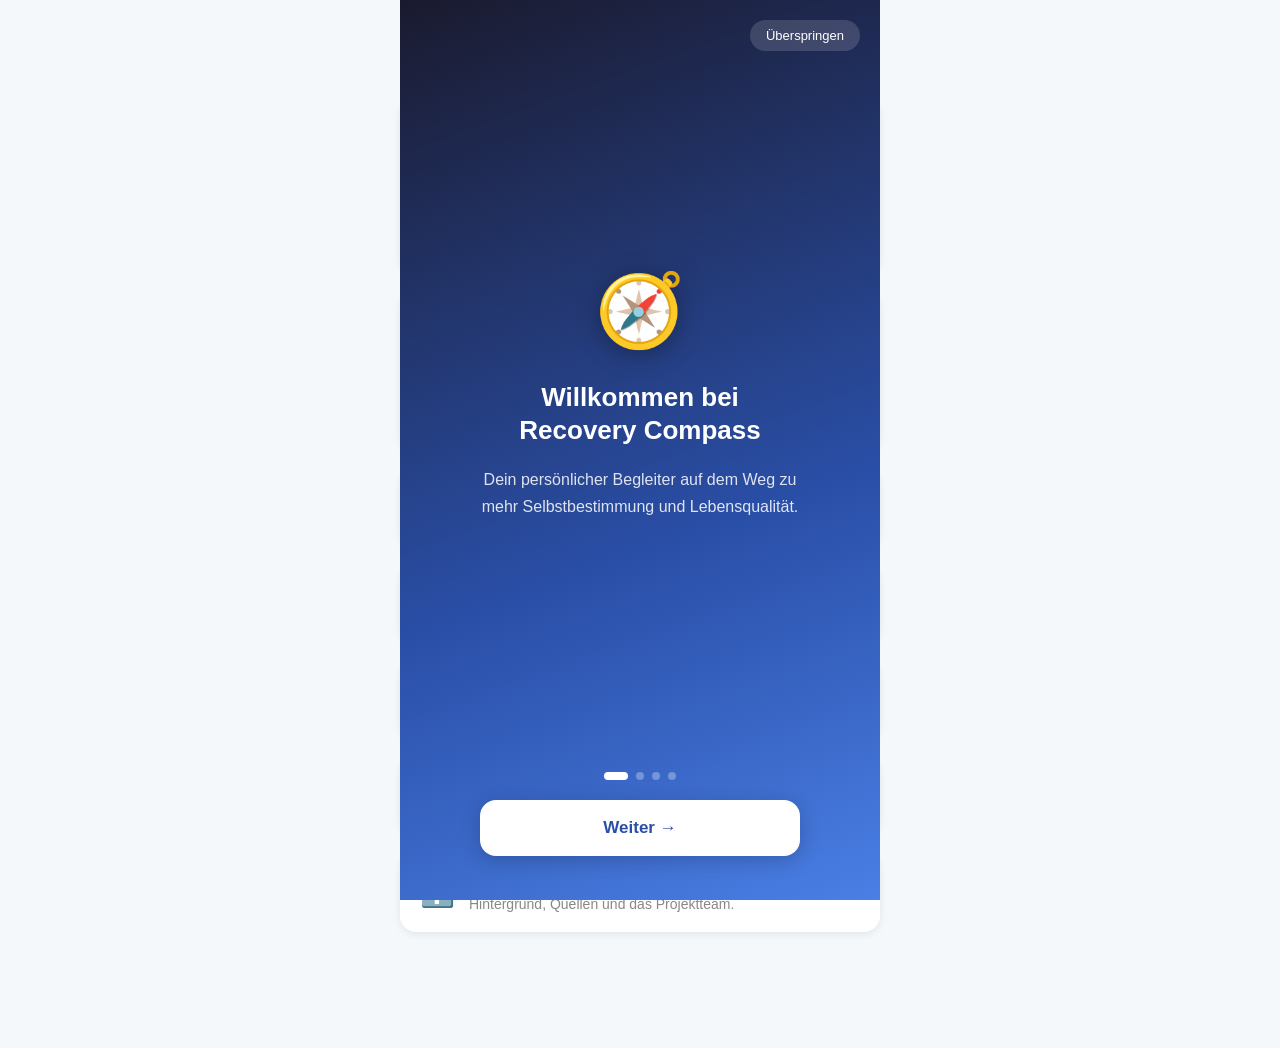
==== index.html @ 261d6a48 "Add files via upload" ====
<!DOCTYPE html>
<html>
    <head>
        <meta charset="UTF-8">
        <meta name="color-scheme" content="light">
        <meta name="apple-mobile-web-app-capable" content="yes">
        <meta name="apple-mobile-web-app-status-bar-style" content="default">
        <meta name="apple-mobile-web-app-title" content="Recovery Compass">
        <link rel="manifest" href="manifest.json">
        <link rel="apple-touch-icon" href="icon.svg">
        <meta name="viewport" content="width=device-width, initial-scale=1.0">
        <style>body{background-color:#f4f8fb;}</style>
        <link rel="stylesheet" href="style.css">
    </head>
    <body>

        <!-- Onboarding Overlay -->
        <div id="onboarding" class="ob-overlay" style="display:none;">

            <button class="ob-skip" onclick="skipOnboarding()">Überspringen</button>

            <div class="ob-slides">

                <!-- Slide 1: Willkommen -->
                <div class="ob-slide active" id="slide-1">
                    <div class="ob-icon">🧭</div>
                    <h2 class="ob-title">Willkommen bei<br>Recovery Compass</h2>
                    <p class="ob-text">Dein persönlicher Begleiter auf dem Weg zu mehr Selbstbestimmung und Lebensqualität.</p>
                </div>

                <!-- Slide 2: Recovery -->
                <div class="ob-slide" id="slide-2">
                    <div class="ob-icon">💙</div>
                    <h2 class="ob-title">Was ist Recovery?</h2>
                    <p class="ob-text">Recovery bedeutet nicht Symptomfreiheit. Es geht darum, trotz oder mit einer Erkrankung ein erfülltes, selbstbestimmtes Leben zu führen – auf dem eigenen Weg.</p>
                </div>

                <!-- Slide 3: Features -->
                <div class="ob-slide" id="slide-3">
                    <h2 class="ob-title" style="margin-bottom: 28px;">Was kann die App?</h2>
                    <div class="ob-features">
                        <div class="ob-feature">
                            <span class="ob-feature-icon">📈</span>
                            <span class="ob-feature-text">Frühwarnzeichen verfolgen</span>
                        </div>
                        <div class="ob-feature">
                            <span class="ob-feature-icon">💊</span>
                            <span class="ob-feature-text">Medikamente im Blick</span>
                        </div>
                        <div class="ob-feature">
                            <span class="ob-feature-icon">🆘</span>
                            <span class="ob-feature-text">Krisenplan griffbereit</span>
                        </div>
                        <div class="ob-feature">
                            <span class="ob-feature-icon">📖</span>
                            <span class="ob-feature-text">Wissen aufbauen</span>
                        </div>
                    </div>
                </div>

                <!-- Slide 4: Bereit -->
                <div class="ob-slide" id="slide-4">
                    <div class="ob-icon">🚀</div>
                    <h2 class="ob-title">Bereit zum Loslegen?</h2>
                    <p class="ob-text">Im nächsten Schritt richtest du deine persönlichen Frühwarnzeichen ein. Das dauert weniger als eine Minute.</p>
                </div>

            </div>

            <div class="ob-footer">
                <div class="ob-dots" id="ob-dots">
                    <span class="ob-dot active"></span>
                    <span class="ob-dot"></span>
                    <span class="ob-dot"></span>
                    <span class="ob-dot"></span>
                </div>
                <button class="ob-next-btn" id="ob-next-btn" onclick="nextSlide()">Weiter →</button>
            </div>

        </div>

        <!-- Hauptinhalt -->
        <div class="header">
            <h1>Recovery Compass</h1>
            <p>Dein persönlicher Begleiter zur Psychoserezidivprävention.</p>
        </div>

        <!-- Dashboard -->
        <div class="card dashboard-card" id="dashboard">
            <div class="dashboard-greeting" id="dash-greeting">Guten Tag</div>
            <div class="dashboard-stats">
                <div class="dashboard-stat" onclick="window.location.href='medikamente.html'">
                    <div class="dashboard-stat-value" id="dash-med">–</div>
                    <div class="dashboard-stat-label">Medis heute</div>
                </div>
                <div class="dashboard-sep"></div>
                <div class="dashboard-stat" onclick="window.location.href='verlauf.html'">
                    <div class="dashboard-stat-value" id="dash-eintrag">–</div>
                    <div class="dashboard-stat-label">Letzter Eintrag</div>
                </div>
                <div class="dashboard-sep"></div>
                <div class="dashboard-stat" onclick="window.location.href='verlauf.html'">
                    <div class="dashboard-stat-value" id="dash-trend">–</div>
                    <div class="dashboard-stat-label">Trend</div>
                </div>
            </div>
            <button class="dashboard-quick-btn" onclick="window.location.href='verlauf.html?neu=1'">+ Neuer Eintrag</button>
        </div>

        <div class="card recovery-card">
            <div class="recovery-tag">💙 Was ist Recovery?</div>
            <p>Recovery bedeutet, trotz bestehender Symptome ein selbstbestimmtes und erfülltes Leben zu führen. Diese App begleitet dich auf diesem Weg.</p>
            <a href="recovery.html" class="recovery-link">Mehr erfahren →</a>
        </div>

        <a href="verlauf.html" class="card-link">
            <div class="card card-nav">
                <span class="card-nav-icon">📈</span>
                <div>
                    <h3>Mein Verlauf</h3>
                    <p>Frühwarnzeichen dokumentieren und beobachten.</p>
                </div>
                <span class="card-arrow">›</span>
            </div>
        </a>

        <a href="wissen.html" class="card-link">
            <div class="card card-nav">
                <span class="card-nav-icon">📖</span>
                <div>
                    <h3>Wissen</h3>
                    <p>Recovery, Psychose, Alltagsmanagement und mehr.</p>
                </div>
                <span class="card-arrow">›</span>
            </div>
        </a>

        <a href="medikamente.html" class="card-link">
            <div class="card card-nav">
                <span class="card-nav-icon">💊</span>
                <div>
                    <h3>Meine Medikamente</h3>
                    <p>Medikamente erfassen und Einnahme dokumentieren.</p>
                </div>
                <span class="card-arrow">›</span>
            </div>
        </a>

        <a href="krisenplan.html" class="card-link">
            <div class="card card-nav">
                <span class="card-nav-icon">🆘</span>
                <div>
                    <h3>Hilfe & Krisenplan</h3>
                    <p>Notfallkontakte und dein persönlicher Krisenplan.</p>
                </div>
                <span class="card-arrow">›</span>
            </div>
        </a>

        <a href="ueberuns.html" class="card-link">
            <div class="card card-nav">
                <span class="card-nav-icon">ℹ️</span>
                <div>
                    <h3>Über uns</h3>
                    <p>Hintergrund, Quellen und das Projektteam.</p>
                </div>
                <span class="card-arrow">›</span>
            </div>
        </a>

        <script>

            let currentSlide = 1;
            const totalSlides = 4;

            window.onload = function() {
                if (!localStorage.getItem('onboardingDone')) {
                    document.getElementById('onboarding').style.display = 'flex';
                }
                ladeDashboard();
            }

            function ladeDashboard() {
                // Tagesgruss
                const stunde = new Date().getHours();
                let gruss = stunde < 11 ? 'Guten Morgen ☀️' :
                            stunde < 18 ? 'Guten Tag 👋' :
                            stunde < 22 ? 'Guten Abend 🌙' : 'Gute Nacht 🌙';
                document.getElementById('dash-greeting').textContent = gruss;

                // Medikamente heute
                const meds = JSON.parse(localStorage.getItem('medikamente') || '[]');
                if (meds.length > 0) {
                    const today = new Date().toISOString().split('T')[0];
                    const einnahme = JSON.parse(localStorage.getItem('einnahme_' + today) || '{}');
                    let total = 0, taken = 0;
                    meds.forEach(med => {
                        if (med.haeufigkeit === '0' || !med.uhrzeiten || med.uhrzeiten.length === 0) {
                            // Nach Bedarf: 1 Slot
                            total++;
                            if (einnahme[med.id + '_0'] === true) taken++;
                        } else {
                            med.uhrzeiten.forEach((_, i) => {
                                total++;
                                if (einnahme[med.id + '_' + i] === true) taken++;
                            });
                        }
                    });
                    const medEl = document.getElementById('dash-med');
                    medEl.textContent = taken + '/' + total;
                    medEl.style.color = taken === total ? '#4ac98a' : 'white';
                } else {
                    document.getElementById('dash-med').textContent = '–';
                }

                // Letzter Eintrag
                const eintraege = JSON.parse(localStorage.getItem('eintraege') || '[]');
                if (eintraege.length > 0) {
                    // Datum: z.B. "25.6." (ohne Jahr wenn dieses Jahr)
                    const letzter = eintraege[0].datum; // de-CH Format: 25.6.2026
                    const teile = letzter.split('.');
                    const heute = new Date();
                    const eintragJahr = parseInt(teile[2]);
                    let anzeige = teile[0] + '.' + teile[1] + '.';
                    if (eintragJahr !== heute.getFullYear()) anzeige += teile[2];
                    document.getElementById('dash-eintrag').textContent = anzeige;

                    // Trend (letzter vs. vorletzter Eintrag)
                    if (eintraege.length >= 2) {
                        const avg = e => {
                            const w = Object.values(e.werte || {});
                            return w.length ? w.reduce((a, b) => a + b, 0) / w.length : 0;
                        };
                        const diff = avg(eintraege[0]) - avg(eintraege[1]);
                        const trendEl = document.getElementById('dash-trend');
                        if (diff > 0.4) {
                            trendEl.textContent = '↑';
                            trendEl.className = 'dashboard-stat-value dashboard-trend-schlecht';
                        } else if (diff < -0.4) {
                            trendEl.textContent = '↓';
                            trendEl.className = 'dashboard-stat-value dashboard-trend-gut';
                        } else {
                            trendEl.textContent = '→';
                            trendEl.className = 'dashboard-stat-value dashboard-trend-neutral';
                        }
                    }
                } else {
                    document.getElementById('dash-eintrag').textContent = '–';
                }
            }

            function nextSlide() {
                if (currentSlide >= totalSlides) {
                    finishOnboarding();
                    return;
                }

                // Aktuellen Slide raus
                const current = document.getElementById('slide-' + currentSlide);
                current.classList.remove('active');
                current.classList.add('exit');

                currentSlide++;

                // Nächsten Slide rein
                const next = document.getElementById('slide-' + currentSlide);
                next.classList.add('active');

                // Dots aktualisieren
                document.querySelectorAll('.ob-dot').forEach((dot, i) => {
                    dot.classList.toggle('active', i + 1 === currentSlide);
                });

                // Letzter Slide: Button-Text ändern
                if (currentSlide === totalSlides) {
                    document.getElementById('ob-next-btn').textContent = 'Jetzt einrichten →';
                }
            }

            function skipOnboarding() {
                finishOnboarding();
            }

            function finishOnboarding() {
                localStorage.setItem('onboardingDone', 'true');
                const ob = document.getElementById('onboarding');
                ob.classList.add('ob-fade-out');
                setTimeout(() => {
                    ob.style.display = 'none';
                    if (currentSlide === totalSlides) {
                        window.location.href = 'verlauf.html';
                    }
                }, 400);
            }

        </script>

    </body>
</html>
---- style.css ----
:root {
    color-scheme: light;
}

body {
    background-color: #f4f8fb;
    color: #1a1a2e;
    font-family: Arial, sans-serif;
    padding: 20px 20px 100px 20px;
    max-width: 480px;
    margin: 0 auto;
}

.header {
    margin-bottom: 24px;
}

.header h1 {
    font-size: 28px;
    margin: 0 0 4px 0;
    color: #1a1a2e;
}

.header p {
    color: #666;
    margin: 0;
}

.card {
    background-color: white;
    border-radius: 16px;
    padding: 20px;
    margin-bottom: 16px;
    box-shadow: 0 2px 8px rgba(0, 0, 0, 0.08);
}

.card h3 {
    margin: 0 0 6px 0;
    font-size: 17px;
    color: #1a1a2e;
}

.card p {
    margin: 0;
    color: #888;
    font-size: 14px;
}

.card-link {
    text-decoration: none;
    display: block;
}

.card-nav {
    display: flex;
    align-items: center;
    gap: 14px;
}

.card-nav h3 {
    margin: 0 0 4px 0;
}

.card-nav p {
    margin: 0;
}

.card-nav-icon {
    font-size: 28px;
    flex-shrink: 0;
}

.card-arrow {
    font-size: 22px;
    color: #ccc;
    margin-left: auto;
    flex-shrink: 0;
}

.recovery-card {
    background: linear-gradient(135deg, #eef3ff, #f0f8ff);
    border: 1px solid #d0e0ff;
}

.recovery-tag {
    font-size: 13px;
    font-weight: bold;
    color: #4a7fe5;
    margin-bottom: 8px;
}

.recovery-card p {
    color: #444;
    font-size: 14px;
    line-height: 1.6;
    margin: 0 0 12px 0;
}

.recovery-link {
    font-size: 14px;
    color: #4a7fe5;
    text-decoration: none;
    font-weight: bold;
}

.button-primary {
    display: block;
    width: 100%;
    padding: 16px;
    margin-bottom: 16px;
    background-color: #4a7fe5;
    color: white;
    border: none;
    border-radius: 16px;
    font-size: 16px;
    font-weight: bold;
    cursor: pointer;
}

.placeholder-text {
    color: #bbb;
    font-style: italic;
    text-align: center;
    padding: 24px 0;
}

.modal-overlay {
    position: fixed;
    top: 0;
    left: 0;
    right: 0;
    bottom: 0;
    background-color: rgba(0, 0, 0, 0.5);
    display: flex;
    align-items: center;
    justify-content: center;
    z-index: 1000;
    padding: 20px;
}

.modal-overlay.hidden {
    display: none;
}

.modal-box {
    background: white;
    border-radius: 20px;
    padding: 28px;
    width: 100%;
    max-width: 440px;
    max-height: 85vh;
    overflow-y: auto;
}

.modal-box h2 {
    margin: 0 0 8px 0;
    font-size: 22px;
    color: #1a1a2e;
}

.modal-intro {
    color: #666;
    font-size: 14px;
    margin: 0 0 20px 0;
}

.fw-liste {
    display: flex;
    flex-direction: column;
    gap: 4px;
    margin-bottom: 20px;
}

.fw-item {
    display: flex;
    align-items: center;
    gap: 12px;
    padding: 12px;
    border-radius: 10px;
    cursor: pointer;
    font-size: 15px;
    color: #1a1a2e;
}

.fw-item:hover {
    background-color: #f4f8fb;
}

.fw-item input[type="checkbox"] {
    width: 18px;
    height: 18px;
    cursor: pointer;
    accent-color: #4a7fe5;
}

.custom-add {
    display: flex;
    gap: 8px;
    margin-bottom: 20px;
}

.text-input {
    flex: 1;
    padding: 12px;
    border: 1px solid #e0e0e0;
    border-radius: 10px;
    font-size: 14px;
    outline: none;
}

.text-input:focus {
    border-color: #4a7fe5;
}

.button-secondary {
    padding: 12px 16px;
    background-color: #f0f4ff;
    color: #4a7fe5;
    border: none;
    border-radius: 10px;
    font-size: 14px;
    font-weight: bold;
    cursor: pointer;
    white-space: nowrap;
}

.fw-eintrag {
    margin-bottom: 20px;
    padding-bottom: 20px;
    border-bottom: 1px solid #f0f0f0;
}

.fw-eintrag:last-child {
    border-bottom: none;
}

.fw-eintrag-header {
    display: flex;
    justify-content: space-between;
    align-items: center;
    margin-bottom: 8px;
}

.fw-name {
    font-size: 15px;
    font-weight: bold;
    color: #1a1a2e;
}

.fw-wert {
    font-size: 20px;
    font-weight: bold;
    color: #4a7fe5;
    min-width: 32px;
    text-align: right;
}

.slider {
    width: 100%;
    accent-color: #4a7fe5;
    margin-bottom: 4px;
}

.slider-labels {
    display: flex;
    justify-content: space-between;
    font-size: 11px;
    color: #aaa;
    margin-bottom: 10px;
}

.kommentar-input {
    width: 100%;
    height: 60px;
    resize: none;
    box-sizing: border-box;
}

.button-cancel {
    display: block;
    width: 100%;
    padding: 14px;
    margin-top: 8px;
    background-color: transparent;
    color: #888;
    border: none;
    border-radius: 16px;
    font-size: 15px;
    cursor: pointer;
}

.datum-feld {
    margin-bottom: 12px;
}

.datum-label {
    display: block;
    font-size: 13px;
    color: #888;
    margin-bottom: 4px;
}

.datum-input {
    width: 100%;
    box-sizing: border-box;
}

.eintrag-header-row {
    display: flex;
    justify-content: space-between;
    align-items: center;
    margin-bottom: 8px;
}

.eintrag-edit-btn {
    font-size: 12px;
    color: #4a7fe5;
    background: none;
    border: none;
    cursor: pointer;
    padding: 4px 8px;
    border-radius: 8px;
}

.eintrag-edit-btn:hover {
    background-color: #f0f4ff;
}

.eintrag-item {
    padding: 14px 0;
    border-bottom: 1px solid #f0f0f0;
}

.eintrag-item:last-child {
    border-bottom: none;
}

.eintrag-datum {
    font-size: 12px;
    color: #aaa;
    margin-bottom: 8px;
}

.eintrag-zeile {
    display: flex;
    justify-content: space-between;
    align-items: center;
    margin-bottom: 4px;
}

.eintrag-punkt {
    width: 10px;
    height: 10px;
    border-radius: 50%;
    flex-shrink: 0;
}

.eintrag-fw {
    font-size: 14px;
    color: #1a1a2e;
}

.eintrag-badge {
    font-size: 12px;
    font-weight: bold;
    padding: 2px 8px;
    border-radius: 20px;
    background-color: #f0f4ff;
    color: #4a7fe5;
}

.eintrag-badge.wert-4, .eintrag-badge.wert-5 {
    background-color: #fff0f0;
    color: #e05555;
}

.eintrag-kommentar {
    font-size: 13px;
    color: #888;
    margin: 2px 0 8px 0;
    font-style: italic;
}

.med-input {
    width: 100%;
    box-sizing: border-box;
    margin-bottom: 12px;
}

select.text-input {
    appearance: none;
    background-image: url("data:image/svg+xml,%3Csvg xmlns='http://www.w3.org/2000/svg' width='12' height='8' viewBox='0 0 12 8'%3E%3Cpath d='M1 1l5 5 5-5' stroke='%23888' stroke-width='1.5' fill='none'/%3E%3C/svg%3E");
    background-repeat: no-repeat;
    background-position: right 12px center;
    padding-right: 32px;
}

.med-card {
    margin-bottom: 16px;
}

.med-genommen {
    border-left: 4px solid #4ac98a;
}

.med-name {
    font-size: 17px;
    font-weight: bold;
    color: #1a1a2e;
    margin-bottom: 4px;
}

.med-handelsname {
    font-weight: normal;
    color: #888;
    font-size: 14px;
}

.med-details {
    font-size: 13px;
    color: #666;
    margin-bottom: 2px;
}

.med-notiz {
    font-size: 13px;
    color: #888;
    font-style: italic;
    margin-top: 6px;
}

.einnahme-btn {
    display: block;
    width: 100%;
    padding: 12px;
    margin-top: 14px;
    border-radius: 10px;
    border: 2px solid #e0e0e0;
    background: white;
    color: #888;
    font-size: 14px;
    font-weight: bold;
    cursor: pointer;
    text-align: center;
}

.einnahme-done {
    border-color: #4ac98a;
    background-color: #f0fff8;
    color: #4ac98a;
}

.med-actions {
    display: flex;
    gap: 8px;
    margin-top: 10px;
}

.med-delete {
    color: #e05555;
}

.tagesplan-nav {
    display: flex;
    justify-content: space-between;
    align-items: center;
    margin-bottom: 16px;
}

.tagesplan-datum-label {
    font-size: 15px;
    font-weight: bold;
    color: #1a1a2e;
}

.tagesplan-btn {
    background: none;
    border: none;
    font-size: 24px;
    color: #4a7fe5;
    cursor: pointer;
    padding: 0 8px;
}

.tagesplan-row {
    display: flex;
    align-items: center;
    gap: 12px;
    padding: 12px 0;
    border-bottom: 1px solid #f0f0f0;
}

.tagesplan-row:last-child {
    border-bottom: none;
}

.tp-genommen {
    opacity: 0.5;
}

.tp-zeit {
    font-size: 13px;
    font-weight: bold;
    color: #4a7fe5;
    min-width: 52px;
}

.tp-info {
    flex: 1;
}

.tp-name {
    font-size: 15px;
    font-weight: bold;
    color: #1a1a2e;
}

.tp-details {
    font-size: 12px;
    color: #888;
}

.tp-check {
    width: 36px;
    height: 36px;
    border-radius: 50%;
    border: 2px solid #e0e0e0;
    background: white;
    font-size: 16px;
    cursor: pointer;
    color: #aaa;
    flex-shrink: 0;
}

.tp-check-done {
    border-color: #4ac98a;
    background-color: #4ac98a;
    color: white;
}

.section-label {
    font-size: 13px;
    font-weight: bold;
    color: #888;
    text-transform: uppercase;
    letter-spacing: 0.5px;
    margin: 24px 0 10px 4px;
}

.add-fw-bar {
    text-align: center;
    color: #4a7fe5;
    font-size: 14px;
    padding: 14px;
    cursor: pointer;
    margin-bottom: 4px;
}

.add-fw-form {
    display: flex;
    gap: 8px;
    margin-bottom: 16px;
}

.add-fw-form.hidden {
    display: none;
}

.bottom-nav {
    position: fixed;
    bottom: 0;
    left: 50%;
    transform: translateX(-50%);
    width: 100%;
    max-width: 480px;
    background-color: white;
    display: flex;
    justify-content: space-evenly;
    padding: 10px 0 24px 0;
    box-shadow: 0 -2px 10px rgba(0, 0, 0, 0.08);
}

.nav-item {
    text-decoration: none;
    display: flex;
    flex-direction: column;
    align-items: center;
    justify-content: center;
    gap: 4px;
    color: #aaa;
    flex: 1;
    text-align: center;
}

.nav-item.active {
    color: #4a7fe5;
}

.nav-icon {
    font-size: 22px;
}

.nav-label {
    font-size: 10px;
}

/* === KRISENPLAN === */

.notruf-liste {
    display: flex;
    flex-direction: column;
    gap: 6px;
}

.notruf-item {
    display: flex;
    flex-direction: row;
    align-items: flex-start;
    gap: 12px;
    padding: 12px 14px;
    border-radius: 12px;
    text-decoration: none;
    background-color: #fff5f5;
    color: inherit;
}

.notruf-item:hover {
    background-color: #ffe8e8;
}

.notruf-nummer {
    font-size: 18px;
    font-weight: bold;
    color: #e05555;
    min-width: 52px;
    flex-shrink: 0;
    padding-top: 2px;
}

.kp-num-sm {
    font-size: 13px;
    min-width: 90px;
    padding-top: 4px;
}

.notruf-info {
    flex: 1;
}

.notruf-name {
    font-size: 14px;
    font-weight: bold;
    color: #1a1a2e;
    margin-bottom: 2px;
}

.notruf-desc {
    font-size: 12px;
    color: #888;
    line-height: 1.4;
}

.notruf-call {
    font-size: 20px;
    flex-shrink: 0;
    align-self: center;
}

.fw-tag-container {
    display: flex;
    flex-wrap: wrap;
    gap: 8px;
}

.fw-tag {
    display: inline-block;
    background-color: #fff3cd;
    color: #7a5800;
    border: 1px solid #ffe08a;
    border-radius: 20px;
    padding: 6px 14px;
    font-size: 13px;
}

.was-hilft-text {
    font-size: 15px;
    color: #1a1a2e;
    line-height: 1.6;
    white-space: pre-wrap;
    background-color: #f8faff;
    border-radius: 10px;
    padding: 12px 14px;
}

.was-hilft-locked {
    background-color: #f8faff;
    color: #1a1a2e;
    border-color: #f0f0f0;
    cursor: default;
}

.kontakt-item {
    display: flex;
    flex-direction: row;
    align-items: center;
    justify-content: space-between;
    gap: 12px;
    padding: 12px 0;
    border-bottom: 1px solid #f0f0f0;
}

.kontakt-item:last-child {
    border-bottom: none;
}

.kontakt-info {
    flex: 1;
}

.kontakt-name {
    font-size: 15px;
    font-weight: bold;
    color: #1a1a2e;
}

.kontakt-rolle {
    font-size: 12px;
    color: #888;
    margin-top: 2px;
}

.kontakt-tel {
    font-size: 12px;
    color: #4a7fe5;
    margin-top: 2px;
}

.kontakt-actions {
    display: flex;
    align-items: center;
    gap: 4px;
    flex-shrink: 0;
}

.kontakt-anrufen-btn {
    display: inline-block;
    padding: 7px 12px;
    background-color: #4ac98a;
    color: white;
    border-radius: 20px;
    font-size: 13px;
    font-weight: bold;
    text-decoration: none;
    white-space: nowrap;
}

.link-liste {
    display: flex;
    flex-direction: column;
    gap: 4px;
}

.link-item {
    display: flex;
    flex-direction: row;
    align-items: center;
    gap: 12px;
    padding: 12px;
    border-radius: 12px;
    text-decoration: none;
    color: inherit;
    background-color: #f8faff;
}

.link-item:hover {
    background-color: #eef3ff;
}

.link-info {
    flex: 1;
}

.link-name {
    font-size: 14px;
    font-weight: bold;
    color: #1a1a2e;
}

.link-desc {
    font-size: 12px;
    color: #888;
}

.link-arrow {
    font-size: 20px;
    color: #ccc;
    flex-shrink: 0;
}

/* === VERLAUF FILTER === */

.filter-nav {
    margin-bottom: 16px;
}

.filter-tabs {
    display: flex;
    gap: 6px;
    margin-bottom: 12px;
}

.filter-tab {
    flex: 1;
    padding: 9px 4px;
    background: #f0f4ff;
    color: #4a7fe5;
    border: none;
    border-radius: 10px;
    font-size: 13px;
    font-weight: bold;
    cursor: pointer;
    transition: background 0.2s, color 0.2s;
}

.filter-tab.active {
    background: #4a7fe5;
    color: white;
}

.filter-zeitraum {
    display: flex;
    align-items: center;
    justify-content: space-between;
    gap: 8px;
    margin-bottom: 4px;
}

.filter-pfeil {
    background: none;
    border: none;
    font-size: 26px;
    color: #4a7fe5;
    cursor: pointer;
    padding: 0 8px;
    line-height: 1;
}

.filter-pfeil:disabled {
    color: #ccc;
    cursor: default;
}

.filter-label {
    font-size: 15px;
    font-weight: bold;
    color: #1a1a2e;
    flex: 1;
    text-align: center;
}

/* === ALLTAGSMANAGEMENT === */

.ernaehrung-fakt {
    display: flex;
    align-items: center;
    gap: 14px;
    background: linear-gradient(135deg, #eef3ff, #f0fff8);
    border-radius: 12px;
    padding: 14px 16px;
}

.ernaehrung-zahl {
    font-size: 28px;
    font-weight: bold;
    color: #4a7fe5;
    flex-shrink: 0;
}

.ernaehrung-label {
    font-size: 14px;
    color: #444;
    line-height: 1.4;
}

/* === ONBOARDING === */

.ob-overlay {
    position: fixed;
    top: 0;
    bottom: 0;
    left: 50%;
    width: 100%;
    max-width: 480px;
    transform: translateX(-50%);
    background: linear-gradient(160deg, #1a1a2e 0%, #2a4fa8 60%, #4a7fe5 100%);
    z-index: 3000;
    display: flex;
    flex-direction: column;
    opacity: 1;
    transition: opacity 0.4s ease;
}

.ob-overlay.hidden {
    display: none !important;
}

.ob-overlay.ob-fade-out {
    opacity: 0;
}

.ob-skip {
    position: absolute;
    top: 20px;
    right: 20px;
    background: rgba(255, 255, 255, 0.15);
    color: white;
    border: none;
    border-radius: 20px;
    padding: 8px 16px;
    font-size: 13px;
    cursor: pointer;
    z-index: 10;
}

.ob-slides {
    flex: 1;
    position: relative;
    overflow: hidden;
    min-height: 0;
}

.ob-slide {
    position: absolute;
    top: 0;
    left: 0;
    right: 0;
    bottom: 0;
    display: flex;
    flex-direction: column;
    align-items: center;
    justify-content: center;
    padding: 60px 36px 20px 36px;
    opacity: 0;
    transform: translateX(40px);
    transition: opacity 0.45s ease, transform 0.45s ease;
    pointer-events: none;
    text-align: center;
}

.ob-slide.active {
    opacity: 1;
    transform: translateX(0);
    pointer-events: all;
}

.ob-slide.exit {
    opacity: 0;
    transform: translateX(-40px);
    transition: opacity 0.3s ease, transform 0.3s ease;
}

.ob-icon {
    font-size: 72px;
    margin-bottom: 28px;
    filter: drop-shadow(0 4px 12px rgba(0,0,0,0.3));
}

.ob-title {
    font-size: 26px;
    font-weight: bold;
    color: white;
    margin: 0 0 18px 0;
    line-height: 1.3;
}

.ob-text {
    font-size: 16px;
    color: rgba(255, 255, 255, 0.85);
    line-height: 1.7;
    margin: 0;
    max-width: 320px;
}

.ob-features {
    display: grid;
    grid-template-columns: 1fr 1fr;
    gap: 14px;
    width: 100%;
    max-width: 340px;
}

.ob-feature {
    background: rgba(255, 255, 255, 0.12);
    border-radius: 16px;
    padding: 18px 14px;
    display: flex;
    flex-direction: column;
    align-items: center;
    gap: 10px;
    backdrop-filter: blur(4px);
}

.ob-feature-icon {
    font-size: 32px;
}

.ob-feature-text {
    font-size: 13px;
    color: rgba(255, 255, 255, 0.9);
    font-weight: bold;
    line-height: 1.3;
    text-align: center;
}

.ob-footer {
    padding: 24px 36px 44px 36px;
    display: flex;
    flex-direction: column;
    align-items: center;
    gap: 20px;
}

.ob-dots {
    display: flex;
    gap: 8px;
}

.ob-dot {
    width: 8px;
    height: 8px;
    border-radius: 50%;
    background: rgba(255, 255, 255, 0.3);
    transition: background 0.3s ease, width 0.3s ease;
}

.ob-dot.active {
    background: white;
    width: 24px;
    border-radius: 4px;
}

.ob-next-btn {
    width: 100%;
    max-width: 320px;
    padding: 18px;
    background: white;
    color: #2a4fa8;
    border: none;
    border-radius: 16px;
    font-size: 17px;
    font-weight: bold;
    cursor: pointer;
    transition: transform 0.15s ease, box-shadow 0.15s ease;
    box-shadow: 0 4px 20px rgba(0,0,0,0.2);
}

.ob-next-btn:active {
    transform: scale(0.97);
}

/* === PRINT === */

.print-header {
    display: none;
}

@media print {

    .no-print,
    .bottom-nav,
    #setup-modal,
    #eintrag-modal {
        display: none !important;
    }

    .print-header {
        display: block;
        margin-bottom: 24px;
        padding-bottom: 12px;
        border-bottom: 2px solid #4a7fe5;
    }

    .print-titel {
        font-size: 22px;
        font-weight: bold;
        color: #1a1a2e;
    }

    .print-datum {
        font-size: 13px;
        color: #888;
        margin-top: 4px;
    }

    body {
        max-width: 100%;
        padding: 24px;
        background: white;
    }

    .card {
        box-shadow: none;
        border: 1px solid #ddd;
        break-inside: avoid;
        margin-bottom: 16px;
    }

    .eintrag-edit-btn {
        display: none !important;
    }

    canvas {
        max-width: 100% !important;
    }
}

/* ===== DASHBOARD ===== */
.dashboard-card {
    background: linear-gradient(135deg, #1a1a2e, #2a4fa8);
    color: white;
    padding: 22px 20px 18px 20px;
}

.dashboard-greeting {
    font-size: 13px;
    font-weight: bold;
    letter-spacing: 0.5px;
    text-transform: uppercase;
    color: rgba(255,255,255,0.6);
    margin-bottom: 14px;
}

.dashboard-stats {
    display: flex;
    align-items: stretch;
    gap: 0;
    margin-bottom: 16px;
}

.dashboard-stat {
    flex: 1;
    text-align: center;
    cursor: pointer;
    padding: 4px 0;
}

.dashboard-stat-value {
    font-size: 22px;
    font-weight: bold;
    color: white;
    line-height: 1.1;
    margin-bottom: 4px;
}

.dashboard-stat-label {
    font-size: 11px;
    color: rgba(255,255,255,0.6);
    text-transform: uppercase;
    letter-spacing: 0.3px;
}

.dashboard-sep {
    width: 1px;
    background: rgba(255,255,255,0.15);
    margin: 4px 0;
}

.dashboard-quick-btn {
    display: block;
    width: 100%;
    padding: 12px;
    background: rgba(255,255,255,0.18);
    color: white;
    border: 1.5px solid rgba(255,255,255,0.3);
    border-radius: 12px;
    font-size: 15px;
    font-weight: bold;
    cursor: pointer;
    text-align: center;
    box-sizing: border-box;
}

.dashboard-trend-gut { color: #4ac98a; }
.dashboard-trend-schlecht { color: #e55b4a; }
.dashboard-trend-neutral { color: rgba(255,255,255,0.7); }
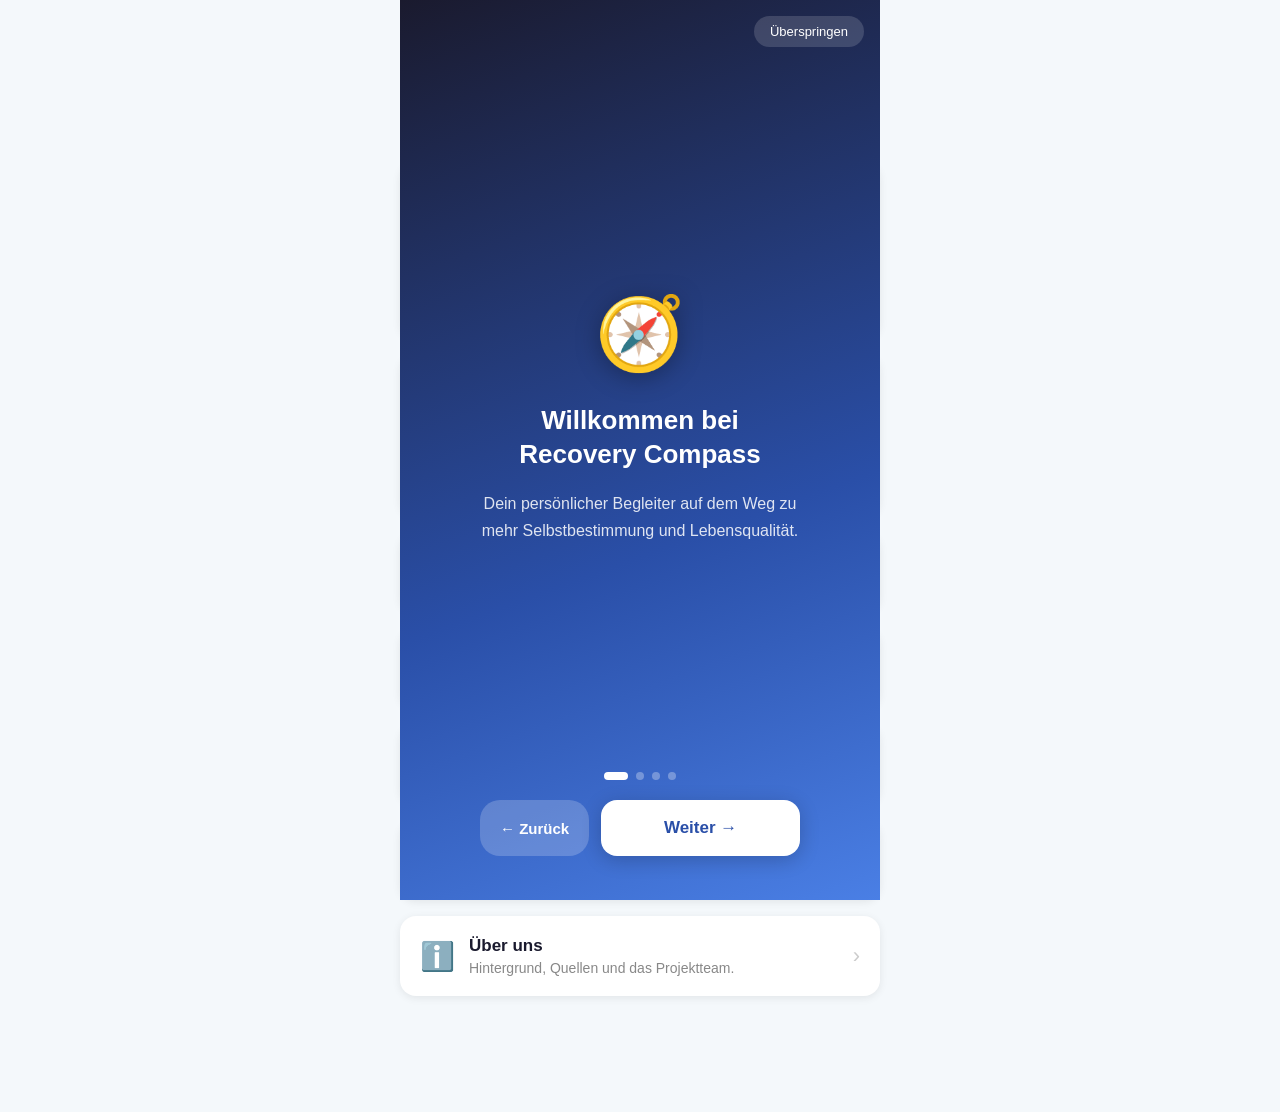
==== commit b2879dde: "Add files via upload" ====
--- a/index.html
+++ b/index.html
@@ -74,13 +74,27 @@
                     <span class="ob-dot"></span>
                     <span class="ob-dot"></span>
                 </div>
-                <button class="ob-next-btn" id="ob-next-btn" onclick="nextSlide()">Weiter →</button>
-            </div>
-
+                <div class="ob-footer-btns">
+                    <button id="ob-back-btn" onclick="prevSlide()">← Zurück</button>
+                    <button class="ob-next-btn" id="ob-next-btn" onclick="nextSlide()">Weiter →</button>
+                </div>
+            </div>
+
+        </div>
+
+        <!-- PWA-Hinweis (nur im Browser, nicht als App) -->
+        <div class="pwa-banner" id="pwa-banner" style="display:none;">
+            <span class="pwa-banner-icon">📲</span>
+            <div class="pwa-banner-text">
+                <strong>Als App installieren</strong>
+                <span>Teilen → „Zum Home-Bildschirm" in Safari</span>
+            </div>
+            <button class="pwa-banner-close" onclick="schliessePwaBanner()">Später</button>
         </div>
 
         <!-- Hauptinhalt -->
         <div class="header">
+            <div class="header-icon">🧭</div>
             <h1>Recovery Compass</h1>
             <p>Dein persönlicher Begleiter zur Psychoserezidivprävention.</p>
         </div>
@@ -150,7 +164,7 @@
             <div class="card card-nav">
                 <span class="card-nav-icon">🆘</span>
                 <div>
-                    <h3>Hilfe & Krisenplan</h3>
+                    <h3>Notfall & Krisenplan</h3>
                     <p>Notfallkontakte und dein persönlicher Krisenplan.</p>
                 </div>
                 <span class="card-arrow">›</span>
@@ -176,6 +190,8 @@
             window.onload = function() {
                 if (!localStorage.getItem('onboardingDone')) {
                     document.getElementById('onboarding').style.display = 'flex';
+                } else {
+                    zeigePwaBanner();
                 }
                 ladeDashboard();
             }
@@ -216,8 +232,7 @@
                 // Letzter Eintrag
                 const eintraege = JSON.parse(localStorage.getItem('eintraege') || '[]');
                 if (eintraege.length > 0) {
-                    // Datum: z.B. "25.6." (ohne Jahr wenn dieses Jahr)
-                    const letzter = eintraege[0].datum; // de-CH Format: 25.6.2026
+                    const letzter = eintraege[0].datum;
                     const teile = letzter.split('.');
                     const heute = new Date();
                     const eintragJahr = parseInt(teile[2]);
@@ -255,26 +270,36 @@
                     return;
                 }
 
-                // Aktuellen Slide raus
                 const current = document.getElementById('slide-' + currentSlide);
                 current.classList.remove('active');
                 current.classList.add('exit');
 
                 currentSlide++;
 
-                // Nächsten Slide rein
                 const next = document.getElementById('slide-' + currentSlide);
                 next.classList.add('active');
 
-                // Dots aktualisieren
                 document.querySelectorAll('.ob-dot').forEach((dot, i) => {
                     dot.classList.toggle('active', i + 1 === currentSlide);
                 });
 
-                // Letzter Slide: Button-Text ändern
                 if (currentSlide === totalSlides) {
                     document.getElementById('ob-next-btn').textContent = 'Jetzt einrichten →';
                 }
+            }
+
+            function prevSlide() {
+                if (currentSlide <= 1) return;
+                const current = document.getElementById('slide-' + currentSlide);
+                current.classList.remove('active');
+                currentSlide--;
+                const prev = document.getElementById('slide-' + currentSlide);
+                prev.classList.remove('exit');
+                prev.classList.add('active');
+                document.querySelectorAll('.ob-dot').forEach((dot, i) => {
+                    dot.classList.toggle('active', i + 1 === currentSlide);
+                });
+                document.getElementById('ob-next-btn').textContent = currentSlide === totalSlides ? 'Jetzt einrichten →' : 'Weiter →';
             }
 
             function skipOnboarding() {
@@ -293,7 +318,24 @@
                 }, 400);
             }
 
+            function schliessePwaBanner() {
+                document.getElementById('pwa-banner').style.display = 'none';
+                localStorage.setItem('pwaBannerGesehen', 'true');
+            }
+
+            function zeigePwaBanner() {
+                const istStandalone = window.matchMedia('(display-mode: standalone)').matches || navigator.standalone;
+                const bereitsGesehen = localStorage.getItem('pwaBannerGesehen');
+                if (!istStandalone && !bereitsGesehen) {
+                    document.getElementById('pwa-banner').style.display = 'flex';
+                }
+            }
+
         </script>
+
+        <div class="fab-wrapper">
+            <button class="fab" onclick="window.location.href='verlauf.html?neu=1'" title="Neuer Eintrag">+</button>
+        </div>
 
     </body>
 </html>
--- a/style.css
+++ b/style.css
@@ -566,6 +566,51 @@
     display: none;
 }
 
+.add-kw-bar {
+    text-align: center;
+    color: #4ac98a;
+    font-size: 14px;
+    padding: 14px;
+    cursor: pointer;
+    margin-bottom: 16px;
+    border: 1.5px dashed #4ac98a;
+    border-radius: 14px;
+}
+
+.kw-section-title {
+    font-size: 13px;
+    font-weight: bold;
+    color: #888;
+    text-transform: uppercase;
+    letter-spacing: 0.5px;
+    margin: 24px 0 12px 0;
+    padding-top: 16px;
+    border-top: 1px solid #f0f0f0;
+}
+
+.kw-feld {
+    margin-bottom: 16px;
+}
+
+.kw-feld .text-input {
+    width: 100%;
+    box-sizing: border-box;
+}
+
+.schlaf-hygiene-link {
+    display: flex;
+    align-items: center;
+    justify-content: space-between;
+    background: linear-gradient(135deg, #eef3ff, #f0fff8);
+    border-radius: 12px;
+    padding: 14px 16px;
+    text-decoration: none;
+    color: #1a1a2e;
+    margin-bottom: 16px;
+}
+.schlaf-hygiene-link span { font-size: 14px; font-weight: bold; }
+.schlaf-hygiene-link em { font-size: 12px; color: #888; font-style: normal; display: block; margin-top: 2px; }
+
 .bottom-nav {
     position: fixed;
     bottom: 0;
@@ -603,8 +648,6 @@
 .nav-label {
     font-size: 10px;
 }
-
-/* === KRISENPLAN === */
 
 .notruf-liste {
     display: flex;
@@ -797,8 +840,6 @@
     flex-shrink: 0;
 }
 
-/* === VERLAUF FILTER === */
-
 .filter-nav {
     margin-bottom: 16px;
 }
@@ -857,8 +898,6 @@
     flex: 1;
     text-align: center;
 }
-
-/* === ALLTAGSMANAGEMENT === */
 
 .ernaehrung-fakt {
     display: flex;
@@ -909,9 +948,6 @@
 }
 
 .ob-skip {
-    position: absolute;
-    top: 20px;
-    right: 20px;
     background: rgba(255, 255, 255, 0.15);
     color: white;
     border: none;
@@ -919,7 +955,8 @@
     padding: 8px 16px;
     font-size: 13px;
     cursor: pointer;
-    z-index: 10;
+    align-self: flex-end;
+    margin: 16px 16px 0 0;
 }
 
 .ob-slides {
@@ -931,10 +968,7 @@
 
 .ob-slide {
     position: absolute;
-    top: 0;
-    left: 0;
-    right: 0;
-    bottom: 0;
+    top: 0; left: 0; right: 0; bottom: 0;
     display: flex;
     flex-direction: column;
     align-items: center;
@@ -1000,9 +1034,7 @@
     backdrop-filter: blur(4px);
 }
 
-.ob-feature-icon {
-    font-size: 32px;
-}
+.ob-feature-icon { font-size: 32px; }
 
 .ob-feature-text {
     font-size: 13px;
@@ -1039,9 +1071,31 @@
     border-radius: 4px;
 }
 
+.ob-footer-btns {
+    display: flex;
+    gap: 12px;
+    width: 100%;
+    max-width: 320px;
+    align-items: stretch;
+}
+
+#ob-back-btn {
+    background: rgba(255, 255, 255, 0.2);
+    color: white;
+    border: none;
+    border-radius: 20px;
+    padding: 14px 20px;
+    font-size: 15px;
+    font-weight: bold;
+    cursor: pointer;
+    white-space: nowrap;
+    flex-shrink: 0;
+}
+
 .ob-next-btn {
-    width: 100%;
-    max-width: 320px;
+    flex: 1;
+    width: auto;
+    max-width: none;
     padding: 18px;
     background: white;
     color: #2a4fa8;
@@ -1059,59 +1113,119 @@
 }
 
 /* === PRINT === */
-
-.print-header {
-    display: none;
-}
+.print-header { display: none; }
 
 @media print {
-
-    .no-print,
-    .bottom-nav,
-    #setup-modal,
-    #eintrag-modal {
-        display: none !important;
-    }
-
-    .print-header {
-        display: block;
-        margin-bottom: 24px;
-        padding-bottom: 12px;
-        border-bottom: 2px solid #4a7fe5;
-    }
-
-    .print-titel {
-        font-size: 22px;
-        font-weight: bold;
-        color: #1a1a2e;
-    }
-
-    .print-datum {
-        font-size: 13px;
-        color: #888;
-        margin-top: 4px;
-    }
-
-    body {
-        max-width: 100%;
-        padding: 24px;
-        background: white;
-    }
-
-    .card {
-        box-shadow: none;
-        border: 1px solid #ddd;
-        break-inside: avoid;
-        margin-bottom: 16px;
-    }
-
-    .eintrag-edit-btn {
-        display: none !important;
-    }
-
-    canvas {
-        max-width: 100% !important;
-    }
+    .no-print, .bottom-nav, #setup-modal, #eintrag-modal { display: none !important; }
+    .print-header { display: block; margin-bottom: 24px; padding-bottom: 12px; border-bottom: 2px solid #4a7fe5; }
+    .print-titel { font-size: 22px; font-weight: bold; color: #1a1a2e; }
+    .print-datum { font-size: 13px; color: #888; margin-top: 4px; }
+    body { max-width: 100%; padding: 24px; background: white; }
+    .card { box-shadow: none; border: 1px solid #ddd; break-inside: avoid; margin-bottom: 16px; }
+    .eintrag-edit-btn { display: none !important; }
+    canvas { max-width: 100% !important; }
+}
+
+/* ===== FAB ===== */
+.fab-wrapper {
+    position: fixed;
+    bottom: 76px;
+    left: 50%;
+    transform: translateX(-50%);
+    width: 100%;
+    max-width: 480px;
+    display: flex;
+    justify-content: flex-end;
+    padding-right: 20px;
+    box-sizing: border-box;
+    pointer-events: none;
+    z-index: 900;
+}
+.fab {
+    pointer-events: all;
+    width: 52px;
+    height: 52px;
+    background: #4a7fe5;
+    border-radius: 50%;
+    color: white;
+    font-size: 28px;
+    font-weight: 300;
+    border: none;
+    cursor: pointer;
+    box-shadow: 0 4px 18px rgba(74, 127, 229, 0.45);
+    display: flex;
+    align-items: center;
+    justify-content: center;
+    line-height: 1;
+}
+
+/* ===== PWA BANNER ===== */
+.pwa-banner {
+    background: linear-gradient(135deg, #1a1a2e, #2a4fa8);
+    color: white;
+    border-radius: 16px;
+    padding: 16px 18px;
+    margin-bottom: 16px;
+    display: flex;
+    align-items: center;
+    gap: 14px;
+}
+.pwa-banner-icon { font-size: 28px; flex-shrink: 0; }
+.pwa-banner-text { flex: 1; }
+.pwa-banner-text strong { display: block; font-size: 14px; margin-bottom: 2px; }
+.pwa-banner-text span { font-size: 12px; color: rgba(255,255,255,0.7); }
+.pwa-banner-close {
+    background: rgba(255,255,255,0.2);
+    border: none;
+    color: white;
+    border-radius: 8px;
+    padding: 6px 10px;
+    font-size: 12px;
+    cursor: pointer;
+    flex-shrink: 0;
+}
+
+/* ===== HEADER ICON ===== */
+.header-icon {
+    width: 52px;
+    height: 52px;
+    border-radius: 14px;
+    background: linear-gradient(135deg, #4a7fe5, #2a4fa8);
+    display: flex;
+    align-items: center;
+    justify-content: center;
+    margin-bottom: 12px;
+}
+.header-icon {
+    font-size: 28px;
+}
+
+/* ===== KLEINE BUTTONS ===== */
+.btn-icon {
+    display: inline-flex;
+    align-items: center;
+    justify-content: center;
+    min-width: 36px;
+    height: 36px;
+    border-radius: 10px;
+    border: none;
+    cursor: pointer;
+    font-size: 15px;
+    background: #f0f4ff;
+    color: #4a7fe5;
+    padding: 0 10px;
+    font-weight: bold;
+    white-space: nowrap;
+}
+.btn-icon.danger {
+    background: #fff0f0;
+    color: #e55b4a;
+}
+
+.filter-tab:disabled {
+    opacity: 0.35;
+    cursor: default;
+    pointer-events: none;
 }
 
 /* ===== DASHBOARD ===== */
@@ -1120,7 +1234,6 @@
     color: white;
     padding: 22px 20px 18px 20px;
 }
-
 .dashboard-greeting {
     font-size: 13px;
     font-weight: bold;
@@ -1129,21 +1242,18 @@
     color: rgba(255,255,255,0.6);
     margin-bottom: 14px;
 }
-
 .dashboard-stats {
     display: flex;
     align-items: stretch;
     gap: 0;
     margin-bottom: 16px;
 }
-
 .dashboard-stat {
     flex: 1;
     text-align: center;
     cursor: pointer;
     padding: 4px 0;
 }
-
 .dashboard-stat-value {
     font-size: 22px;
     font-weight: bold;
@@ -1151,20 +1261,17 @@
     line-height: 1.1;
     margin-bottom: 4px;
 }
-
 .dashboard-stat-label {
     font-size: 11px;
     color: rgba(255,255,255,0.6);
     text-transform: uppercase;
     letter-spacing: 0.3px;
 }
-
 .dashboard-sep {
     width: 1px;
     background: rgba(255,255,255,0.15);
     margin: 4px 0;
 }
-
 .dashboard-quick-btn {
     display: block;
     width: 100%;
@@ -1179,7 +1286,6 @@
     text-align: center;
     box-sizing: border-box;
 }
-
 .dashboard-trend-gut { color: #4ac98a; }
 .dashboard-trend-schlecht { color: #e55b4a; }
-.dashboard-trend-neutral { color: rgba(255,255,255,0.7); }+.dashboard-trend-neutral { color: rgba(255,255,255,0.7); }
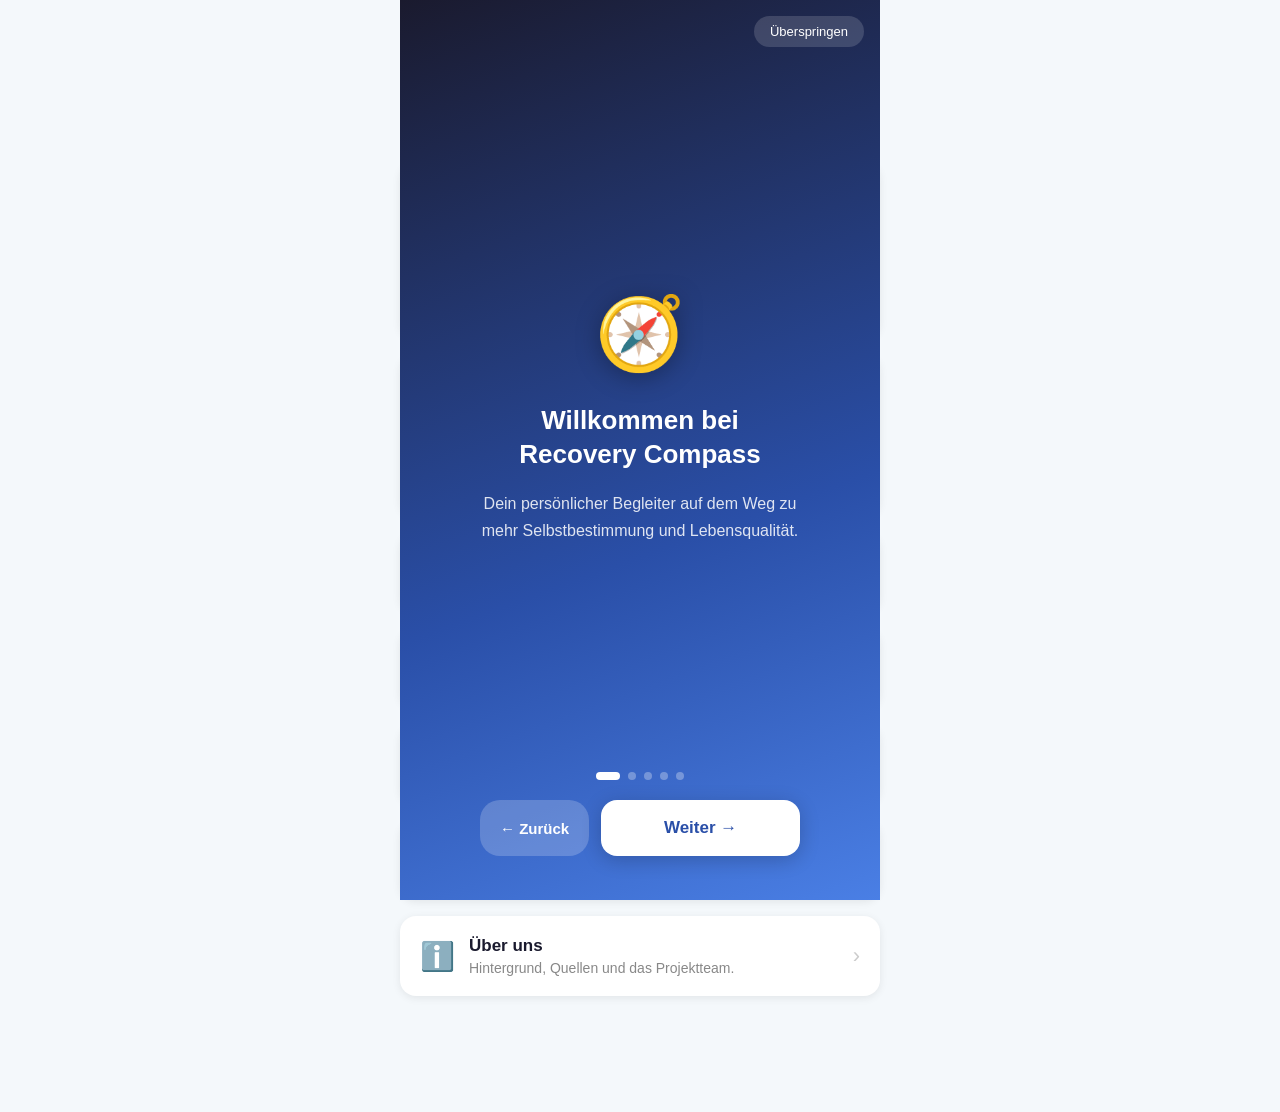
==== commit 3833b46f: "Add files via upload" ====
--- a/index.html
+++ b/index.html
@@ -65,6 +65,28 @@
                     <p class="ob-text">Im nächsten Schritt richtest du deine persönlichen Frühwarnzeichen ein. Das dauert weniger als eine Minute.</p>
                 </div>
 
+                <!-- Slide 5: App installieren -->
+                <div class="ob-slide" id="slide-5">
+                    <div class="ob-icon">📲</div>
+                    <h2 class="ob-title">App installieren</h2>
+                    <p class="ob-text" id="ob-install-text">Füge Recovery Compass zum Homebildschirm hinzu – so hast du immer schnellen Zugriff.</p>
+                    <div id="ob-ios-steps" style="margin-top:20px;text-align:left;width:100%;max-width:280px;">
+                        <div style="display:flex;align-items:center;gap:12px;margin-bottom:12px;background:rgba(255,255,255,0.12);border-radius:12px;padding:12px 14px;">
+                            <span style="font-size:20px;">1️⃣</span>
+                            <span style="font-size:14px;line-height:1.4;color:white;">Tippe unten auf das <strong>Teilen</strong>-Symbol <strong>□↑</strong></span>
+                        </div>
+                        <div style="display:flex;align-items:center;gap:12px;margin-bottom:12px;background:rgba(255,255,255,0.12);border-radius:12px;padding:12px 14px;">
+                            <span style="font-size:20px;">2️⃣</span>
+                            <span style="font-size:14px;line-height:1.4;color:white;">Scrolle nach unten und wähle <strong>„Zum Home-Bildschirm"</strong></span>
+                        </div>
+                        <div style="display:flex;align-items:center;gap:12px;background:rgba(255,255,255,0.12);border-radius:12px;padding:12px 14px;">
+                            <span style="font-size:20px;">3️⃣</span>
+                            <span style="font-size:14px;line-height:1.4;color:white;">Tippe <strong>„Hinzufügen"</strong> – fertig!</span>
+                        </div>
+                    </div>
+                    <button id="ob-android-install-btn" onclick="triggerInstall()" style="display:none;margin-top:20px;background:white;color:#4a7fe5;border:none;border-radius:20px;padding:14px 32px;font-size:15px;font-weight:700;cursor:pointer;">📲 App installieren</button>
+                </div>
+
             </div>
 
             <div class="ob-footer">
@@ -73,6 +95,7 @@
                     <span class="ob-dot"></span>
                     <span class="ob-dot"></span>
                     <span class="ob-dot"></span>
+                    <span class="ob-dot"></span>
                 </div>
                 <div class="ob-footer-btns">
                     <button id="ob-back-btn" onclick="prevSlide()">← Zurück</button>
@@ -94,7 +117,15 @@
 
         <!-- Hauptinhalt -->
         <div class="header">
-            <div class="header-icon">🧭</div>
+            <div class="header-icon">
+                <svg viewBox="0 0 100 100" xmlns="http://www.w3.org/2000/svg" width="32" height="32">
+                    <circle cx="50" cy="50" r="42" fill="none" stroke="white" stroke-width="4" opacity="0.5"/>
+                    <polygon points="50,12 56,50 50,56 44,50" fill="white"/>
+                    <polygon points="50,88 56,50 50,56 44,50" fill="rgba(255,255,255,0.35)"/>
+                    <circle cx="50" cy="50" r="7" fill="white"/>
+                    <circle cx="50" cy="50" r="3.5" fill="#4a7fe5"/>
+                </svg>
+            </div>
             <h1>Recovery Compass</h1>
             <p>Dein persönlicher Begleiter zur Psychoserezidivprävention.</p>
         </div>
@@ -185,7 +216,13 @@
         <script>
 
             let currentSlide = 1;
-            const totalSlides = 4;
+            const totalSlides = 5;
+            let deferredPrompt = null;
+
+            window.addEventListener('beforeinstallprompt', (e) => {
+                e.preventDefault();
+                deferredPrompt = e;
+            });
 
             window.onload = function() {
                 if (!localStorage.getItem('onboardingDone')) {
@@ -285,6 +322,7 @@
 
                 if (currentSlide === totalSlides) {
                     document.getElementById('ob-next-btn').textContent = 'Jetzt einrichten →';
+                    zeigePwaSlide();
                 }
             }
 
@@ -302,6 +340,22 @@
                 document.getElementById('ob-next-btn').textContent = currentSlide === totalSlides ? 'Jetzt einrichten →' : 'Weiter →';
             }
 
+            function zeigePwaSlide() {
+                if (deferredPrompt) {
+                    // Android Chrome: Install-Button zeigen
+                    document.getElementById('ob-ios-steps').style.display = 'none';
+                    document.getElementById('ob-android-install-btn').style.display = 'block';
+                    document.getElementById('ob-install-text').textContent = 'Tippe auf "App installieren" um Recovery Compass direkt zum Homebildschirm hinzuzufügen.';
+                }
+                // Sonst: iOS-Schritte (Standard)
+            }
+
+            function triggerInstall() {
+                if (!deferredPrompt) return;
+                deferredPrompt.prompt();
+                deferredPrompt.userChoice.then(() => { deferredPrompt = null; });
+            }
+
             function skipOnboarding() {
                 finishOnboarding();
             }
--- a/style.css
+++ b/style.css
@@ -1196,9 +1196,6 @@
     justify-content: center;
     margin-bottom: 12px;
 }
-.header-icon {
-    font-size: 28px;
-}
 
 /* ===== KLEINE BUTTONS ===== */
 .btn-icon {
